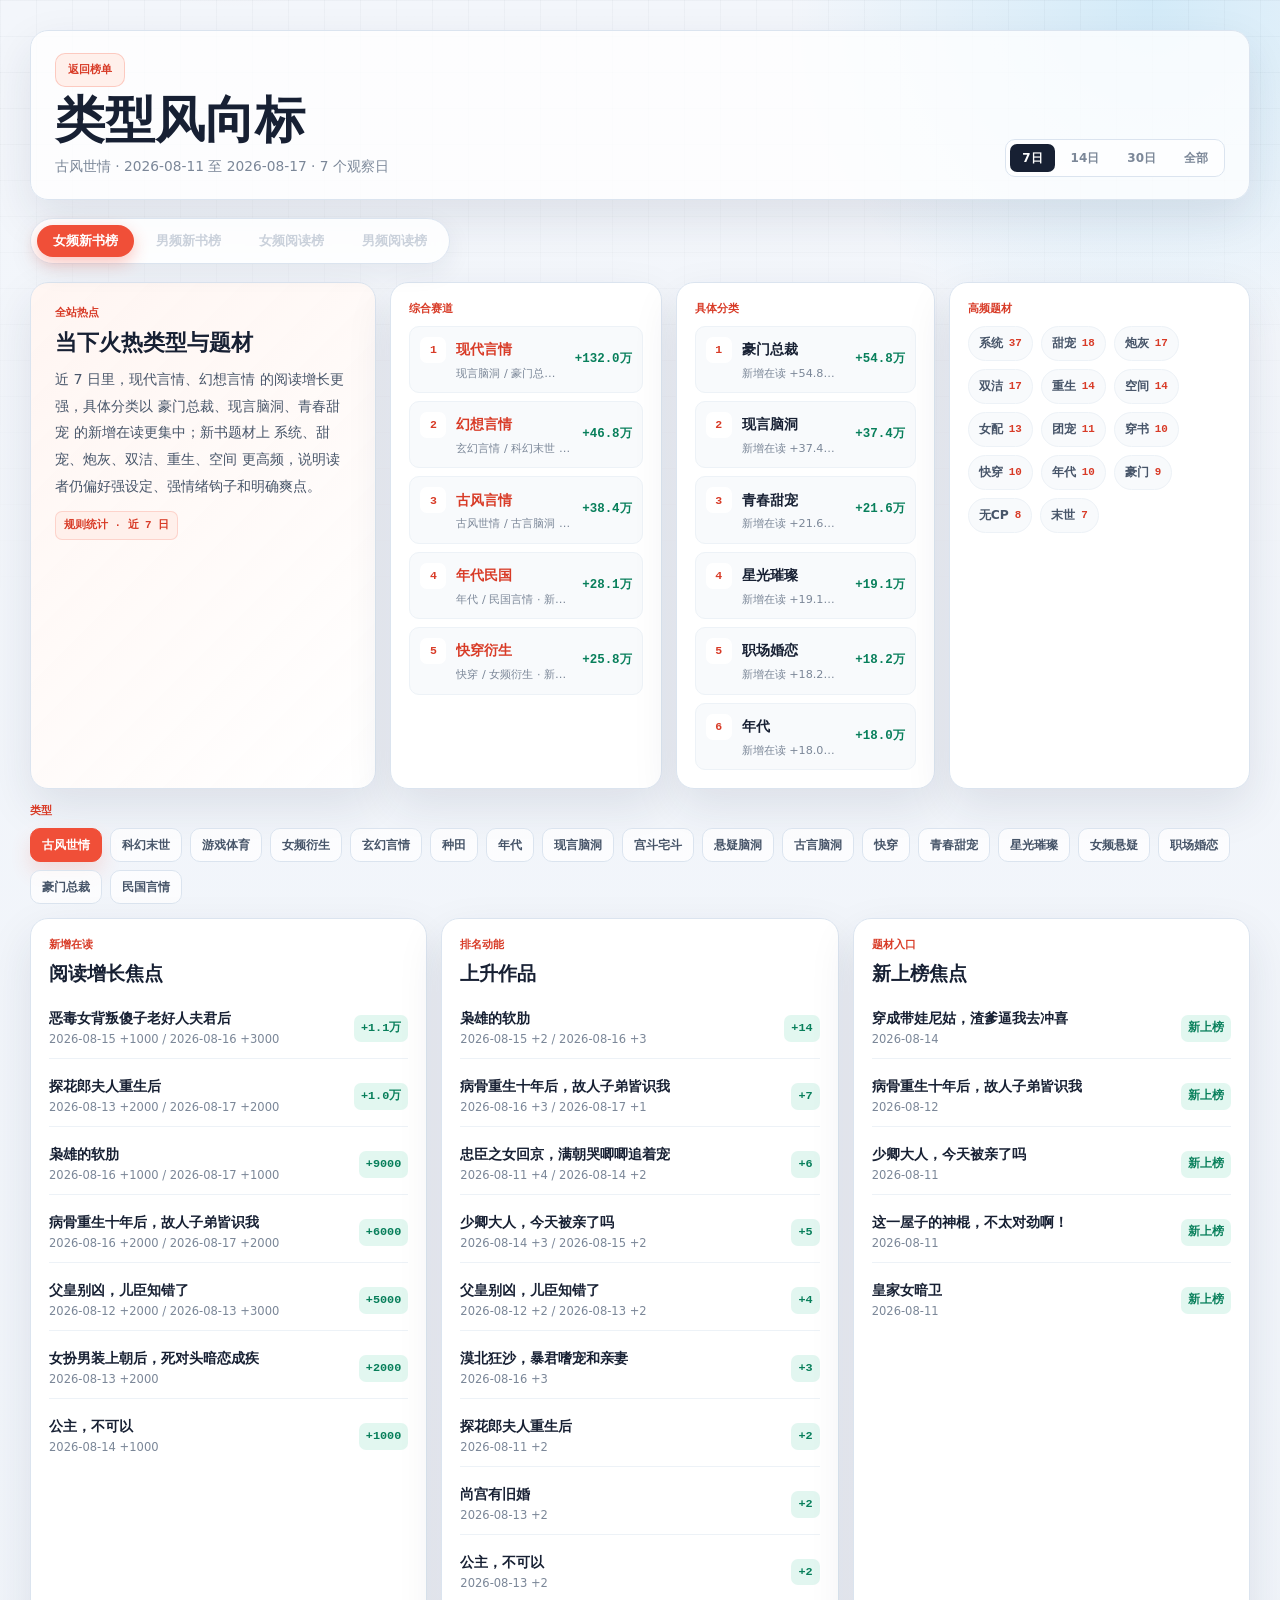
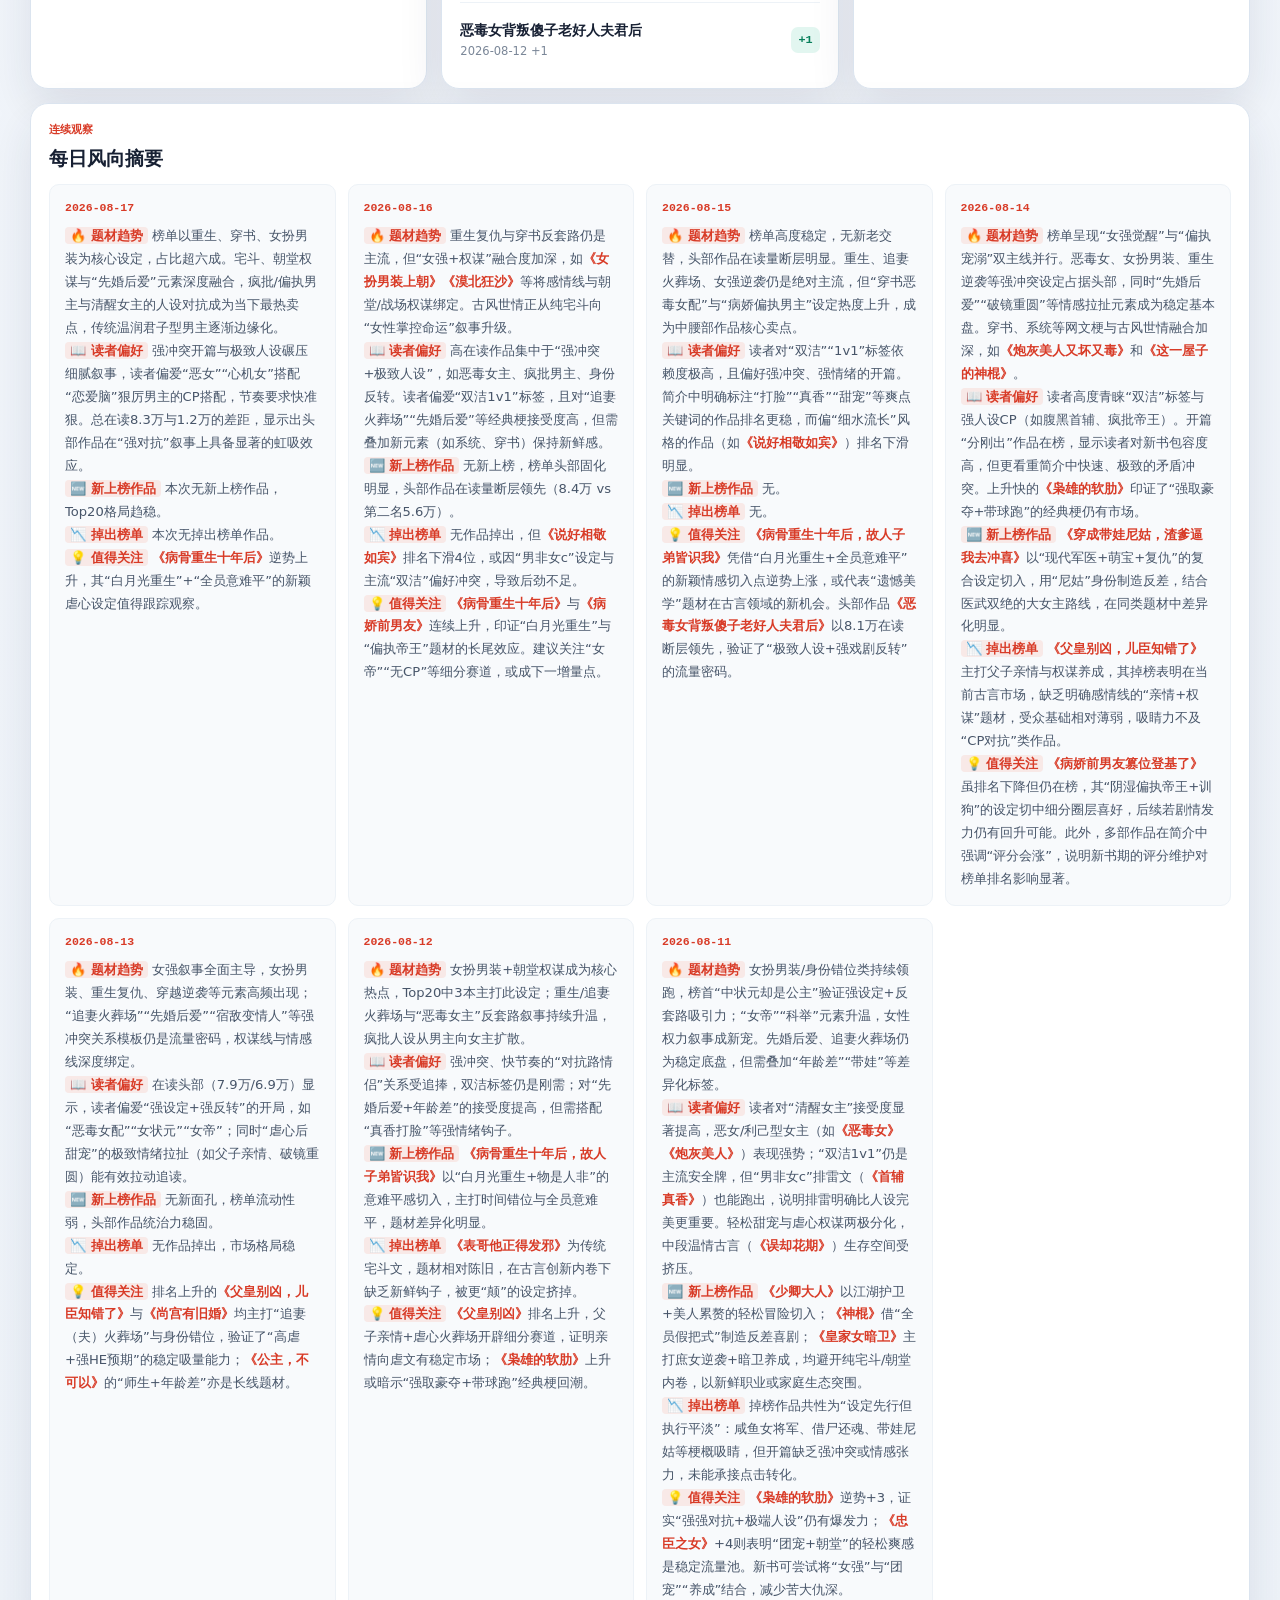
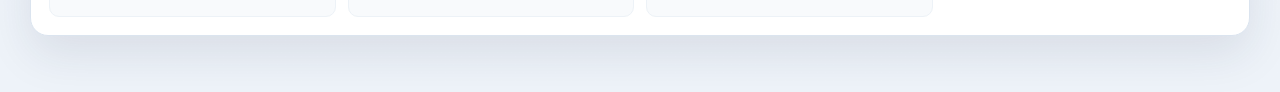
==== trend.html @ 39f4c44b "feat: 支持追踪四大榜单（女频/男频 × 新书榜/阅读榜） 从单一女频新书榜扩展为多榜单追踪，配置集中于 rank_config.py：  - 新增 rank_config.py 作为榜单配置单一" ====
<!DOCTYPE html>
<html lang="zh-CN">
<head>
    <meta charset="UTF-8">
    <meta name="viewport" content="width=device-width, initial-scale=1.0">
    <title>类型风向标 · 番茄小说榜单趋势分析</title>
    <link rel="stylesheet" href="css/style.css">
    <meta name="description" content="按类型聚合番茄小说四大榜单多日趋势，观察题材风向、上榜波动和阅读增长。">
</head>
<body class="trend-page">
    <div class="trend-shell">
        <header class="trend-topbar">
            <div>
                <a href="index.html" class="back-link">返回榜单</a>
                <h1>类型风向标</h1>
                <p id="trend-subtitle">加载中...</p>
            </div>
            <div class="trend-controls">
                <div class="trend-range" id="trend-range">
                    <button class="range-btn active" data-days="7">7日</button>
                    <button class="range-btn" data-days="14">14日</button>
                    <button class="range-btn" data-days="30">30日</button>
                    <button class="range-btn" data-days="all">全部</button>
                </div>
            </div>
        </header>

        <!-- 榜单切换 Tab -->
        <nav class="rank-tabs" id="rank-tabs" aria-label="榜单切换">
            <span class="loading-item">加载中...</span>
        </nav>

        <main>
            <section class="market-board">
                <article class="market-summary-card">
                    <span class="panel-kicker">全站热点</span>
                    <h2>当下火热类型与题材</h2>
                    <p id="market-summary">正在读取最新榜单和近期趋势。</p>
                    <small id="market-source" class="market-source">统计中</small>
                </article>
                <article class="market-card">
                    <span class="panel-kicker">综合赛道</span>
                    <div id="hot-genre-list" class="hot-list"></div>
                </article>
                <article class="market-card">
                    <span class="panel-kicker">具体分类</span>
                    <div id="hot-type-list" class="hot-list"></div>
                </article>
                <article class="market-card">
                    <span class="panel-kicker">高频题材</span>
                    <div id="hot-theme-list" class="theme-cloud"></div>
                </article>
            </section>

            <section class="type-filter-panel">
                <span class="panel-kicker">类型</span>
                <div id="trend-category-buttons" class="trend-category-buttons"></div>
            </section>

            <section class="trend-grid">
                <article class="trend-block">
                    <span class="panel-kicker">新增在读</span>
                    <h2>阅读增长焦点</h2>
                    <div id="reads-list" class="compact-list"></div>
                </article>

                <article class="trend-block">
                    <span class="panel-kicker">排名动能</span>
                    <h2>上升作品</h2>
                    <div id="risers-list" class="compact-list"></div>
                </article>

                <article class="trend-block">
                    <span class="panel-kicker">题材入口</span>
                    <h2>新上榜焦点</h2>
                    <div id="new-books-list" class="compact-list"></div>
                </article>

                <article class="trend-block trend-block-wide">
                    <span class="panel-kicker">连续观察</span>
                    <h2>每日风向摘要</h2>
                    <div id="summary-feed" class="summary-feed"></div>
                </article>
            </section>
        </main>
    </div>

    <script src="js/trend.js"></script>
</body>
</html>
---- css/style.css ----
/* ============================================================
   Fanqie Rank Tracker - Tomato Signal Dashboard
   Based on Open Design "dashboard": compact cards, cool surfaces,
   status-first information design. Adapted with Fanqie tomato red
   and readable Chinese data typography.
   ============================================================ */

:root {
    --bg: #f3f6fb;
    --bg-strong: #e8eef7;
    --surface: #ffffff;
    --surface-soft: #f8fafc;
    --surface-tint: #fff4f0;
    --surface-cool: #eef6ff;
    --panel: rgba(255, 255, 255, 0.86);
    --panel-solid: #ffffff;
    --border: #dbe4ef;
    --border-soft: #edf2f7;
    --border-strong: #c8d4e3;

    --text-primary: #172033;
    --text-secondary: #475569;
    --text-muted: #7b8798;
    --text-faint: #a8b3c3;

    --accent: #f04f38;
    --accent-strong: #d83b27;
    --accent-soft: rgba(240, 79, 56, 0.1);
    --accent-wash: #fff0eb;
    --accent-on: #ffffff;

    --info: #0ea5e9;
    --info-soft: rgba(14, 165, 233, 0.1);
    --green: #10b981;
    --green-soft: rgba(16, 185, 129, 0.12);
    --red: #ef4444;
    --red-soft: rgba(239, 68, 68, 0.1);
    --amber: #f59e0b;
    --amber-soft: rgba(245, 158, 11, 0.13);
    --purple: #7c3aed;

    --shadow-card: 0 18px 46px rgba(25, 39, 64, 0.1);
    --shadow-hover: 0 22px 54px rgba(25, 39, 64, 0.16);
    --ring: 0 0 0 4px rgba(240, 79, 56, 0.14);

    --radius-xl: 18px;
    --radius-lg: 14px;
    --radius-md: 10px;
    --radius-sm: 7px;
    --radius-pill: 999px;

    --sidebar-w: 282px;
    --font-display: Inter, "PingFang SC", "Microsoft YaHei", system-ui, sans-serif;
    --font-body: Inter, "PingFang SC", "Microsoft YaHei", system-ui, sans-serif;
    --font-mono: "IBM Plex Mono", "SFMono-Regular", Consolas, ui-monospace, monospace;
}

* {
    box-sizing: border-box;
    margin: 0;
    padding: 0;
}

html {
    color-scheme: light;
}

body {
    min-height: 100vh;
    background:
        radial-gradient(circle at top left, rgba(240, 79, 56, 0.12), transparent 360px),
        radial-gradient(circle at 85% 0, rgba(14, 165, 233, 0.12), transparent 320px),
        linear-gradient(180deg, var(--bg) 0%, #eef3f9 100%);
    color: var(--text-primary);
    font-family: var(--font-body);
    font-size: 15px;
    line-height: 1.55;
    overflow-x: hidden;
    -webkit-font-smoothing: antialiased;
    text-rendering: optimizeLegibility;
}

body::before {
    content: "";
    position: fixed;
    inset: 0;
    pointer-events: none;
    background-image:
        linear-gradient(rgba(23, 32, 51, 0.035) 1px, transparent 1px),
        linear-gradient(90deg, rgba(23, 32, 51, 0.035) 1px, transparent 1px);
    background-size: 36px 36px;
    mask-image: linear-gradient(180deg, rgba(0, 0, 0, 0.85), transparent 70%);
    z-index: -1;
}

button,
select,
input {
    font: inherit;
}

button,
a,
select {
    -webkit-tap-highlight-color: transparent;
}

button:focus-visible,
a:focus-visible,
select:focus-visible,
input:focus-visible {
    outline: none;
    box-shadow: var(--ring);
}

::selection {
    background: rgba(240, 79, 56, 0.2);
    color: var(--text-primary);
}

::-webkit-scrollbar {
    width: 10px;
    height: 10px;
}

::-webkit-scrollbar-track {
    background: transparent;
}

::-webkit-scrollbar-thumb {
    background: #cbd6e4;
    border: 3px solid transparent;
    border-radius: var(--radius-pill);
    background-clip: content-box;
}

::-webkit-scrollbar-thumb:hover {
    background: #aebbd0;
    border: 3px solid transparent;
    background-clip: content-box;
}

.app-container {
    display: flex;
    min-height: 100vh;
}

/* ===== Sidebar ===== */
.sidebar {
    width: var(--sidebar-w);
    flex-shrink: 0;
    position: sticky;
    top: 0;
    z-index: 100;
    height: 100vh;
    padding: 24px 14px;
    overflow-y: auto;
    background: rgba(255, 255, 255, 0.78);
    border-right: 1px solid var(--border);
    backdrop-filter: blur(18px);
    -webkit-backdrop-filter: blur(18px);
    transition: transform 0.22s cubic-bezier(0.2, 0, 0, 1);
}

.sidebar-header {
    margin-bottom: 22px;
    padding: 14px 12px 18px;
    border-bottom: 1px solid var(--border-soft);
}

.sidebar-header h1 {
    position: relative;
    padding-left: 18px;
    color: var(--text-primary);
    font-family: var(--font-display);
    font-size: 1.2rem;
    font-weight: 760;
    line-height: 1.2;
}

.sidebar-header h1::before {
    content: "";
    position: absolute;
    left: 0;
    top: 0.18em;
    width: 8px;
    height: 1.05em;
    border-radius: var(--radius-pill);
    background: linear-gradient(180deg, var(--accent), var(--info));
}

.sidebar-subtitle {
    margin-top: 7px;
    color: var(--text-secondary);
    font-size: 0.78rem;
    font-weight: 650;
}

.update-date {
    display: inline-flex;
    margin-top: 10px;
    padding: 5px 8px;
    border: 1px solid var(--border);
    border-radius: var(--radius-sm);
    background: var(--surface-soft);
    color: var(--text-muted);
    font-family: var(--font-mono);
    font-size: 0.68rem;
    font-weight: 650;
}

.category-nav ul {
    list-style: none;
}

.category-nav li {
    min-height: 38px;
    margin-bottom: 4px;
    padding: 9px 10px;
    border: 1px solid transparent;
    border-radius: var(--radius-md);
    color: var(--text-secondary);
    cursor: pointer;
    display: flex;
    align-items: center;
    justify-content: space-between;
    gap: 8px;
    font-size: 0.88rem;
    font-weight: 620;
    transition:
        background-color 0.18s ease,
        border-color 0.18s ease,
        color 0.18s ease,
        transform 0.18s ease;
}

.category-nav li:hover {
    background: var(--surface-soft);
    border-color: var(--border);
    color: var(--text-primary);
    transform: translateX(2px);
}

.category-nav li.active {
    background: var(--accent-wash);
    border-color: rgba(240, 79, 56, 0.22);
    color: var(--accent-strong);
}

.cat-badge {
    min-width: 28px;
    padding: 2px 7px;
    border-radius: var(--radius-pill);
    font-family: var(--font-mono);
    font-size: 0.68rem;
    font-weight: 760;
    text-align: center;
}

.cat-badge.new {
    background: var(--green-soft);
    color: #087f5b;
}

/* ===== Main Layout ===== */
.main-content {
    flex: 1;
    min-width: 0;
    padding: 28px 34px 48px;
}

.main-header {
    display: flex;
    align-items: flex-start;
    justify-content: space-between;
    gap: 20px;
    margin-bottom: 20px;
}

.header-left {
    flex-shrink: 0;
    min-width: 0;
}

.main-header h2 {
    color: var(--text-primary);
    font-family: var(--font-display);
    font-size: clamp(1.65rem, 2.4vw, 2.35rem);
    font-weight: 780;
    line-height: 1.08;
    letter-spacing: 0;
}

.main-header h2::after {
    content: "排名追踪 / 趋势信号";
    display: block;
    margin-top: 8px;
    color: var(--text-muted);
    font-family: var(--font-body);
    font-size: 0.78rem;
    font-weight: 650;
}

.header-right {
    display: flex;
    align-items: center;
    justify-content: flex-end;
    flex-wrap: wrap;
    gap: 10px;
}

.github-link-btn,
.trend-link-btn,
.preset-btn,
.date-picker-btn,
.date-nav-btn,
.mobile-menu-btn,
.range-btn,
.category-chip,
.back-link,
.source-link-btn,
.hot-type-row,
.book-copy-btn {
    transition:
        background-color 0.18s ease,
        border-color 0.18s ease,
        color 0.18s ease,
        box-shadow 0.18s ease,
        transform 0.18s ease;
}

.github-link-btn {
    min-height: 36px;
    padding: 8px 12px;
    border: 1px solid var(--border);
    border-radius: var(--radius-md);
    background: var(--surface);
    color: var(--text-primary);
    display: inline-flex;
    align-items: center;
    justify-content: center;
    gap: 7px;
    font-size: 0.78rem;
    font-weight: 760;
    text-decoration: none;
    white-space: nowrap;
}

.github-link-btn svg {
    width: 16px;
    height: 16px;
    fill: currentColor;
    flex: 0 0 auto;
}

.github-link-btn:hover {
    border-color: var(--text-primary);
    background: var(--text-primary);
    color: #ffffff;
    transform: translateY(-1px);
}

.trend-link-btn {
    min-height: 36px;
    padding: 8px 14px;
    border: 1px solid rgba(240, 79, 56, 0.24);
    border-radius: var(--radius-md);
    background: var(--accent);
    color: var(--accent-on);
    display: inline-flex;
    align-items: center;
    justify-content: center;
    font-size: 0.78rem;
    font-weight: 760;
    text-decoration: none;
    white-space: nowrap;
    box-shadow: 0 10px 20px rgba(240, 79, 56, 0.18);
}

.trend-link-btn:hover {
    background: var(--accent-strong);
    transform: translateY(-1px);
}

.date-presets,
.trend-range {
    display: inline-flex;
    gap: 4px;
    padding: 4px;
    border: 1px solid var(--border);
    border-radius: var(--radius-md);
    background: rgba(255, 255, 255, 0.7);
}

.preset-btn,
.range-btn {
    height: 28px;
    padding: 0 12px;
    border: 0;
    border-radius: var(--radius-sm);
    background: transparent;
    color: var(--text-muted);
    cursor: pointer;
    font-size: 0.75rem;
    font-weight: 720;
    white-space: nowrap;
}

.preset-btn:hover,
.range-btn:hover {
    background: var(--surface-soft);
    color: var(--text-primary);
}

.preset-btn.active,
.range-btn.active {
    background: var(--text-primary);
    color: #ffffff;
}

.date-picker-wrap {
    display: inline-flex;
    align-items: center;
    gap: 5px;
    position: relative;
}

.date-picker-btn {
    min-height: 36px;
    padding: 8px 12px;
    border: 1px solid var(--border);
    border-radius: var(--radius-md);
    background: var(--surface);
    color: var(--text-secondary);
    cursor: pointer;
    display: inline-flex;
    align-items: center;
    gap: 7px;
    font-family: var(--font-mono);
    font-size: 0.76rem;
    font-weight: 650;
    white-space: nowrap;
}

.date-picker-btn:hover {
    border-color: rgba(240, 79, 56, 0.28);
    color: var(--accent-strong);
}

.date-picker-btn .date-icon {
    color: var(--accent);
    font-size: 0.76rem;
}

.date-nav-btn {
    width: 34px;
    height: 34px;
    border: 1px solid var(--border);
    border-radius: var(--radius-md);
    background: var(--surface);
    color: var(--text-muted);
    cursor: pointer;
    display: inline-flex;
    align-items: center;
    justify-content: center;
    font-size: 0.68rem;
}

.date-nav-btn:hover:not(:disabled) {
    border-color: var(--accent);
    color: var(--accent-strong);
    transform: translateY(-1px);
}

.date-nav-btn:disabled {
    opacity: 0.42;
    cursor: not-allowed;
}

.date-picker-btn.is-historical {
    background: var(--accent-wash);
    border-color: rgba(240, 79, 56, 0.28);
    color: var(--accent-strong);
}

.date-input-hidden {
    position: absolute;
    top: 100%;
    right: 0;
    width: 0;
    height: 0;
    border: 0;
    opacity: 0;
    pointer-events: none;
}

.mobile-menu-btn {
    display: none;
    width: 38px;
    height: 38px;
    border: 1px solid var(--border);
    border-radius: var(--radius-md);
    background: var(--surface);
    color: var(--text-primary);
    cursor: pointer;
    font-size: 1rem;
}

.mobile-menu-btn:hover {
    border-color: var(--accent);
    color: var(--accent);
}

/* ===== Trend Panel ===== */
.trend-panel {
    display: grid;
    grid-template-columns: 1fr;
    margin-bottom: 20px;
}

.trend-ai {
    position: relative;
    min-height: 160px;
    padding: 22px 24px 24px;
    border: 1px solid rgba(240, 79, 56, 0.18);
    border-radius: var(--radius-xl);
    background:
        linear-gradient(135deg, rgba(255, 244, 240, 0.9), rgba(255, 255, 255, 0.96)),
        var(--surface);
    box-shadow: var(--shadow-card);
    overflow: hidden;
}

.trend-ai::before {
    content: "";
    position: absolute;
    inset: 0 auto 0 0;
    width: 5px;
    background: linear-gradient(180deg, var(--accent), var(--amber), var(--info));
}

.ai-label,
.panel-kicker,
.back-link {
    color: var(--accent-strong);
    font-family: var(--font-mono);
    font-size: 0.68rem;
    font-weight: 760;
    letter-spacing: 0;
    text-transform: uppercase;
}

.ai-label {
    margin-bottom: 12px;
}

.ai-content {
    color: var(--text-secondary);
    font-size: 0.92rem;
    line-height: 1.85;
    white-space: pre-wrap;
    user-select: text;
}

.ai-content strong,
.summary-item strong {
    padding: 1px 5px;
    border-radius: 4px;
    background: var(--accent-soft);
    color: var(--accent-strong);
    font-weight: 760;
}

.ai-content em {
    color: #087f5b;
    font-style: normal;
    font-weight: 720;
}

.ai-content .cursor {
    display: inline-block;
    width: 2px;
    height: 1.05em;
    margin-left: 2px;
    background: var(--accent);
    vertical-align: text-bottom;
    animation: blink 0.8s steps(1) infinite;
}

@keyframes blink {
    0%, 100% { opacity: 1; }
    50% { opacity: 0; }
}

.ai-loading,
.muted-line {
    color: var(--text-muted);
    font-size: 0.86rem;
}

/* ===== Book Grid ===== */
.books-waterfall {
    display: grid;
    grid-template-columns: repeat(auto-fill, minmax(292px, 1fr));
    gap: 16px;
    align-items: start;
}

.book-card {
    position: relative;
    display: grid;
    grid-template-columns: 98px minmax(0, 1fr);
    min-height: 188px;
    overflow: hidden;
    border: 1px solid var(--border);
    border-radius: var(--radius-xl);
    background: var(--surface);
    color: inherit;
    text-decoration: none;
    box-shadow: var(--shadow-card);
    user-select: text;
    -webkit-user-select: text;
    transition:
        border-color 0.2s ease,
        box-shadow 0.2s ease,
        transform 0.2s ease;
}

.book-card:hover {
    border-color: rgba(240, 79, 56, 0.3);
    box-shadow: var(--shadow-hover);
    transform: translateY(-3px);
}

.book-cover {
    min-height: 188px;
    background:
        linear-gradient(135deg, rgba(240, 79, 56, 0.18), rgba(14, 165, 233, 0.12)),
        var(--surface-cool);
    overflow: hidden;
    position: relative;
}

.book-cover img {
    width: 100%;
    height: 100%;
    min-height: 188px;
    object-fit: cover;
    display: block;
    transition: transform 0.5s ease;
}

.book-card:hover .book-cover img {
    transform: scale(1.04);
}

.no-cover {
    height: 100%;
    min-height: 188px;
    padding: 12px;
    color: var(--text-muted);
    display: flex;
    align-items: center;
    justify-content: center;
    font-size: 0.78rem;
    text-align: center;
}

.book-info {
    min-width: 0;
    padding: 14px 14px 13px;
    display: flex;
    flex-direction: column;
    gap: 8px;
}

.book-title {
    color: var(--text-primary);
    display: -webkit-box;
    overflow: hidden;
    font-family: var(--font-display);
    font-size: 0.98rem;
    font-weight: 760;
    letter-spacing: 0;
    line-height: 1.45;
    -webkit-box-orient: vertical;
    -webkit-line-clamp: 2;
}

.book-meta {
    display: flex;
    align-items: center;
    justify-content: space-between;
    gap: 8px;
    color: var(--text-muted);
    font-size: 0.75rem;
}

.book-author {
    min-width: 0;
    overflow: hidden;
    color: var(--text-secondary);
    font-weight: 650;
    text-overflow: ellipsis;
    white-space: nowrap;
}

.book-reads {
    flex-shrink: 0;
    padding: 3px 7px;
    border: 1px solid rgba(240, 79, 56, 0.18);
    border-radius: var(--radius-pill);
    background: var(--accent-wash);
    color: var(--accent-strong);
    font-family: var(--font-mono);
    font-size: 0.68rem;
    font-weight: 700;
}

.book-intro {
    color: var(--text-muted);
    display: -webkit-box;
    overflow: hidden;
    font-size: 0.78rem;
    line-height: 1.65;
    -webkit-box-orient: vertical;
    -webkit-line-clamp: 3;
}

.book-rank {
    position: absolute;
    left: 10px;
    top: 10px;
    z-index: 10;
    min-width: 32px;
    padding: 4px 8px;
    border: 1px solid rgba(255, 255, 255, 0.42);
    border-radius: var(--radius-md);
    background: rgba(23, 32, 51, 0.78);
    color: #ffffff;
    font-family: var(--font-mono);
    font-size: 0.76rem;
    font-weight: 800;
    text-align: center;
    backdrop-filter: blur(10px);
    -webkit-backdrop-filter: blur(10px);
}

.rank-1 {
    background: linear-gradient(135deg, #ff6a3d, #f59e0b);
    border-color: transparent;
}

.rank-2 {
    background: linear-gradient(135deg, #64748b, #94a3b8);
    border-color: transparent;
}

.rank-3 {
    background: linear-gradient(135deg, #9a6b3d, #d19b61);
    border-color: transparent;
}

.book-change {
    position: absolute;
    right: 10px;
    top: 10px;
    z-index: 10;
    padding: 4px 8px;
    border-radius: var(--radius-md);
    background: rgba(255, 255, 255, 0.86);
    border: 1px solid var(--border);
    font-family: var(--font-mono);
    font-size: 0.68rem;
    font-weight: 800;
    backdrop-filter: blur(10px);
    -webkit-backdrop-filter: blur(10px);
}

.book-change.up {
    color: #087f5b;
}

.book-change.down {
    color: #b91c1c;
}

.book-change.new {
    color: #9a5b00;
}

.book-copy-btn {
    width: max-content;
    max-width: 100%;
    margin-top: auto;
    padding: 6px 10px;
    border: 1px solid var(--border);
    border-radius: var(--radius-md);
    background: var(--surface-soft);
    color: var(--text-secondary);
    cursor: pointer;
    font-size: 0.74rem;
    font-weight: 720;
    white-space: nowrap;
}

.book-copy-btn:hover {
    border-color: rgba(240, 79, 56, 0.28);
    background: var(--accent-wash);
    color: var(--accent-strong);
    transform: translateY(-1px);
}

.book-copy-btn.copied {
    border-color: rgba(16, 185, 129, 0.24);
    background: var(--green-soft);
    color: #087f5b;
}

.empty-state {
    grid-column: 1 / -1;
    padding: 56px 20px;
    border: 1px dashed var(--border-strong);
    border-radius: var(--radius-xl);
    background: rgba(255, 255, 255, 0.72);
    color: var(--text-secondary);
    text-align: center;
}

.empty-state p {
    margin-bottom: 6px;
    font-size: 1rem;
    font-weight: 720;
}

.empty-state .empty-hint {
    color: var(--text-muted);
    font-size: 0.84rem;
    font-weight: 500;
}

/* ===== Book Detail Page ===== */
.book-page {
    min-height: 100vh;
}

.book-shell {
    width: min(1120px, calc(100% - 48px));
    margin: 0 auto;
    padding: 28px 0 56px;
}

.book-topbar {
    margin-bottom: 16px;
    display: flex;
    align-items: center;
    justify-content: space-between;
    gap: 12px;
}

.book-detail-page {
    display: grid;
    gap: 16px;
}

.book-loading,
.book-empty-state {
    padding: 42px 24px;
    border: 1px solid var(--border);
    border-radius: var(--radius-xl);
    background: var(--panel-solid);
    color: var(--text-secondary);
    box-shadow: var(--shadow-card);
    text-align: center;
}

.book-empty-state p {
    margin-bottom: 14px;
    font-weight: 720;
}

.book-detail-hero {
    padding: 22px;
    border: 1px solid var(--border);
    border-radius: var(--radius-xl);
    background:
        linear-gradient(135deg, rgba(255, 244, 240, 0.88), rgba(255, 255, 255, 0.95)),
        var(--surface);
    box-shadow: var(--shadow-card);
    display: grid;
    grid-template-columns: 180px minmax(0, 1fr);
    gap: 22px;
}

.detail-cover {
    min-height: 256px;
    overflow: hidden;
    border-radius: var(--radius-lg);
    background:
        linear-gradient(135deg, rgba(240, 79, 56, 0.18), rgba(14, 165, 233, 0.12)),
        var(--surface-cool);
}

.detail-cover img {
    width: 100%;
    height: 100%;
    min-height: 256px;
    object-fit: cover;
    display: block;
}

.detail-main {
    min-width: 0;
    display: flex;
    flex-direction: column;
    align-items: flex-start;
}

.detail-main h1 {
    margin-bottom: 8px;
    color: var(--text-primary);
    font-family: var(--font-display);
    font-size: clamp(1.7rem, 3vw, 2.6rem);
    font-weight: 800;
    line-height: 1.12;
}

.detail-author {
    color: var(--text-secondary);
    font-size: 0.9rem;
    font-weight: 650;
}

.detail-stats {
    width: 100%;
    margin: 18px 0;
    display: grid;
    grid-template-columns: repeat(3, minmax(0, 1fr));
    gap: 10px;
}

.detail-stats span {
    min-width: 0;
    padding: 12px;
    border: 1px solid var(--border-soft);
    border-radius: var(--radius-md);
    background: rgba(255, 255, 255, 0.7);
}

.detail-stats strong,
.detail-stats small {
    display: block;
}

.detail-stats strong {
    color: var(--accent-strong);
    font-family: var(--font-mono);
    font-size: 1rem;
    font-weight: 800;
}

.detail-stats small {
    margin-top: 4px;
    color: var(--text-muted);
    font-size: 0.72rem;
    font-weight: 700;
}

.detail-intro {
    color: var(--text-secondary);
    font-size: 0.92rem;
    line-height: 1.9;
}

.source-link-btn {
    min-height: 38px;
    padding: 9px 14px;
    border: 1px solid rgba(240, 79, 56, 0.24);
    border-radius: var(--radius-md);
    background: var(--accent);
    color: var(--accent-on);
    display: inline-flex;
    align-items: center;
    justify-content: center;
    font-size: 0.82rem;
    font-weight: 760;
    text-decoration: none;
    white-space: nowrap;
    box-shadow: 0 10px 20px rgba(240, 79, 56, 0.18);
}

.detail-actions {
    margin-top: 18px;
    display: flex;
    flex-wrap: wrap;
    gap: 10px;
}

.detail-actions .book-copy-btn {
    min-height: 38px;
    margin-top: 0;
}

.source-link-btn:hover {
    background: var(--accent-strong);
    transform: translateY(-1px);
}

.book-detail-grid {
    display: grid;
    grid-template-columns: minmax(0, 1.4fr) minmax(280px, 0.8fr);
    gap: 16px;
}

.detail-panel {
    padding: 18px;
    border: 1px solid var(--border);
    border-radius: var(--radius-xl);
    background: var(--panel-solid);
    box-shadow: var(--shadow-card);
}

.detail-panel h2 {
    margin-bottom: 14px;
    color: var(--text-primary);
    font-size: 1.18rem;
    font-weight: 760;
}

.reads-chart-wrap {
    width: 100%;
    overflow-x: auto;
}

.reads-chart-frame {
    position: relative;
    min-width: 620px;
}

.reads-chart {
    display: block;
    width: 100%;
    height: auto;
}

.chart-grid {
    stroke: rgba(219, 228, 239, 0.72);
    stroke-width: 1;
}

.chart-axis-base {
    stroke: var(--border-strong);
    stroke-width: 1;
}

.chart-axis-label,
.chart-date-label {
    fill: var(--text-muted);
    font-family: var(--font-mono);
    font-size: 0.68rem;
    font-weight: 650;
}

.reads-line {
    fill: none;
    stroke: var(--accent);
    stroke-width: 2.4;
    stroke-linecap: round;
    stroke-linejoin: round;
}

.chart-hover-line {
    opacity: 0;
    stroke: var(--border-strong);
    stroke-dasharray: 4 4;
    stroke-width: 1;
}

.chart-hover-line.show {
    opacity: 1;
}

.reads-hover-point {
    opacity: 0;
    fill: var(--accent);
    stroke: #ffffff;
    stroke-width: 2.4;
}

.reads-hover-point.show {
    opacity: 1;
}

.chart-hit-area {
    fill: transparent;
    cursor: crosshair;
    pointer-events: all;
}

.reads-tooltip {
    position: absolute;
    z-index: 5;
    min-width: 178px;
    padding: 14px 16px;
    border: 1px solid var(--border-soft);
    border-radius: var(--radius-sm);
    background: var(--surface);
    box-shadow: var(--shadow-card);
    color: var(--text-secondary);
    pointer-events: none;
}

.reads-tooltip time {
    display: block;
    margin-bottom: 10px;
    padding-bottom: 10px;
    border-bottom: 1px solid var(--border-soft);
    color: var(--text-muted);
    font-family: var(--font-mono);
    font-size: 0.74rem;
    font-weight: 650;
}

.reads-tooltip div {
    display: grid;
    grid-template-columns: auto 1fr auto;
    align-items: center;
    gap: 8px;
    font-size: 0.8rem;
}

.reads-tooltip i {
    width: 7px;
    height: 7px;
    border-radius: var(--radius-pill);
    background: var(--accent);
}

.reads-tooltip strong {
    color: var(--text-primary);
    font-family: var(--font-mono);
    font-size: 0.78rem;
    font-weight: 800;
}

.book-history-list {
    display: flex;
    flex-direction: column;
}

.book-history-row {
    padding: 10px 0;
    border-bottom: 1px solid var(--border-soft);
    display: grid;
    grid-template-columns: minmax(76px, auto) minmax(0, 1fr) auto;
    align-items: center;
    gap: 10px;
}

.book-history-row:last-child {
    border-bottom: 0;
}

.book-history-row time {
    color: var(--accent-strong);
    font-family: var(--font-mono);
    font-size: 0.72rem;
    font-weight: 760;
}

.book-history-row strong {
    min-width: 0;
    overflow: hidden;
    color: var(--text-primary);
    font-size: 0.82rem;
    font-weight: 720;
    text-overflow: ellipsis;
    white-space: nowrap;
}

.book-history-row span {
    color: #087f5b;
    font-family: var(--font-mono);
    font-size: 0.74rem;
    font-weight: 800;
}

.copy-toast {
    position: fixed;
    left: 50%;
    bottom: 28px;
    z-index: 9999;
    padding: 10px 18px;
    border: 1px solid rgba(16, 185, 129, 0.22);
    border-radius: var(--radius-pill);
    background: rgba(255, 255, 255, 0.92);
    box-shadow: var(--shadow-card);
    color: #087f5b;
    font-size: 0.8rem;
    font-weight: 720;
    opacity: 0;
    pointer-events: none;
    transform: translateX(-50%) translateY(16px);
    transition: all 0.22s ease;
}

.copy-toast.show {
    opacity: 1;
    transform: translateX(-50%) translateY(0);
}

/* ===== Trend Analysis Page ===== */
.trend-page {
    background:
        radial-gradient(circle at 18% -10%, rgba(240, 79, 56, 0.14), transparent 340px),
        radial-gradient(circle at 90% 0, rgba(14, 165, 233, 0.14), transparent 360px),
        linear-gradient(180deg, #f3f6fb 0%, #eef3f9 100%);
}

.trend-shell {
    width: min(1220px, calc(100% - 48px));
    margin: 0 auto;
    padding: 30px 0 56px;
}

.trend-topbar {
    margin-bottom: 18px;
    padding: 22px 24px;
    border: 1px solid var(--border);
    border-radius: var(--radius-xl);
    background: rgba(255, 255, 255, 0.78);
    box-shadow: var(--shadow-card);
    display: flex;
    align-items: flex-end;
    justify-content: space-between;
    gap: 22px;
}

.back-link {
    display: inline-flex;
    align-items: center;
    justify-content: center;
    margin-bottom: 8px;
    min-height: 34px;
    padding: 7px 12px;
    border: 1px solid rgba(240, 79, 56, 0.24);
    border-radius: var(--radius-md);
    background: var(--accent-wash);
    color: var(--accent-strong);
    text-decoration: none;
    font-family: var(--font-body);
    text-transform: none;
}

.back-link:hover {
    background: var(--accent);
    color: var(--accent-on);
    transform: translateY(-1px);
}

.trend-topbar h1 {
    color: var(--text-primary);
    font-family: var(--font-display);
    font-size: clamp(2rem, 4vw, 3.1rem);
    font-weight: 780;
    line-height: 1.02;
}

.trend-topbar p {
    margin-top: 10px;
    color: var(--text-muted);
    font-size: 0.86rem;
}

.trend-controls {
    display: flex;
    align-items: center;
    justify-content: flex-end;
    flex-wrap: wrap;
    gap: 10px;
}

.market-board,
.trend-grid {
    display: grid;
    gap: 14px;
}

.market-board {
    grid-template-columns: minmax(320px, 1.15fr) minmax(230px, 0.9fr) minmax(220px, 0.86fr) minmax(260px, 1fr);
    margin-bottom: 14px;
}

.type-filter-panel {
    margin-bottom: 14px;
}

.trend-category-buttons {
    display: flex;
    flex-wrap: wrap;
    gap: 8px;
}

.category-chip {
    min-height: 34px;
    padding: 7px 11px;
    border: 1px solid var(--border);
    border-radius: var(--radius-md);
    background: rgba(255, 255, 255, 0.72);
    color: var(--text-secondary);
    cursor: pointer;
    font-size: 0.78rem;
    font-weight: 720;
    line-height: 1;
    white-space: nowrap;
}

.category-chip:hover {
    border-color: rgba(240, 79, 56, 0.28);
    background: var(--accent-wash);
    color: var(--accent-strong);
    transform: translateY(-1px);
}

.category-chip.active {
    border-color: var(--accent);
    background: var(--accent);
    color: var(--accent-on);
    box-shadow: 0 10px 20px rgba(240, 79, 56, 0.16);
}

.trend-grid {
    grid-template-columns: repeat(3, minmax(0, 1fr));
}

.market-summary-card,
.market-card,
.trend-block {
    border: 1px solid var(--border);
    border-radius: var(--radius-xl);
    background: var(--panel-solid);
    box-shadow: var(--shadow-card);
}

.market-summary-card {
    padding: 22px 24px;
    background:
        linear-gradient(135deg, rgba(255, 244, 240, 0.88), rgba(255, 255, 255, 0.95)),
        var(--surface);
}

.market-summary-card h2 {
    margin-bottom: 10px;
    color: var(--text-primary);
    font-size: 1.35rem;
    font-weight: 760;
    line-height: 1.22;
}

.market-summary-card p {
    color: var(--text-secondary);
    font-size: 0.9rem;
    line-height: 1.85;
}

.market-source {
    display: inline-flex;
    margin-top: 12px;
    padding: 5px 8px;
    border: 1px solid rgba(240, 79, 56, 0.18);
    border-radius: var(--radius-sm);
    background: var(--accent-wash);
    color: var(--accent-strong);
    font-family: var(--font-mono);
    font-size: 0.68rem;
    font-weight: 760;
}

.market-card,
.trend-block {
    padding: 18px;
}

.panel-kicker {
    display: block;
    margin-bottom: 8px;
}

.hot-list,
.compact-list {
    display: flex;
    flex-direction: column;
    gap: 8px;
}

.hot-type-row {
    width: 100%;
    padding: 10px;
    border: 1px solid var(--border-soft);
    border-radius: var(--radius-md);
    background: var(--surface-soft);
    color: inherit;
    cursor: pointer;
    display: grid;
    grid-template-columns: 26px minmax(0, 1fr) auto;
    align-items: center;
    column-gap: 10px;
    row-gap: 2px;
    text-align: left;
}

.hot-type-row:not(.hot-type-row-static):hover {
    border-color: rgba(240, 79, 56, 0.24);
    background: var(--accent-wash);
    transform: translateY(-1px);
}

.hot-type-row-static {
    cursor: default;
}

.hot-type-row span {
    width: 26px;
    height: 26px;
    border-radius: var(--radius-sm);
    background: var(--surface);
    color: var(--accent-strong);
    display: inline-flex;
    align-items: center;
    justify-content: center;
    font-family: var(--font-mono);
    font-size: 0.72rem;
    font-weight: 800;
}

.hot-type-row strong {
    min-width: 0;
    overflow: hidden;
    color: var(--text-primary);
    font-size: 0.88rem;
    font-weight: 760;
    text-overflow: ellipsis;
    white-space: nowrap;
}

.hot-type-row small {
    grid-column: 2 / 3;
    min-width: 0;
    overflow: hidden;
    color: var(--text-muted);
    font-size: 0.7rem;
    text-overflow: ellipsis;
    white-space: nowrap;
}

.hot-type-row em {
    grid-column: 3 / 4;
    grid-row: 1 / 3;
    color: #087f5b;
    font-family: var(--font-mono);
    font-size: 0.78rem;
    font-style: normal;
    font-weight: 800;
}

.genre-row strong {
    color: var(--accent-strong);
}

.theme-cloud {
    display: flex;
    align-content: flex-start;
    flex-wrap: wrap;
    gap: 8px;
}

.theme-chip {
    padding: 7px 10px;
    border: 1px solid var(--border-soft);
    border-radius: var(--radius-pill);
    background: var(--surface-soft);
    color: var(--text-secondary);
    display: inline-flex;
    align-items: center;
    gap: 6px;
    font-size: 0.77rem;
    font-weight: 720;
}

.theme-chip small {
    color: var(--accent-strong);
    font-family: var(--font-mono);
    font-size: 0.68rem;
}

.trend-block {
    min-height: 250px;
}

.trend-block-wide {
    grid-column: 1 / -1;
}

.trend-block h2 {
    margin-bottom: 14px;
    color: var(--text-primary);
    font-size: 1.18rem;
    font-weight: 760;
    line-height: 1.25;
}

.compact-row {
    padding: 9px 0;
    border-bottom: 1px solid var(--border-soft);
    display: flex;
    align-items: center;
    justify-content: space-between;
    gap: 12px;
}

.compact-row-link {
    color: inherit;
    text-decoration: none;
}

.compact-row-link:hover strong {
    color: var(--accent-strong);
}

.compact-row:last-child {
    border-bottom: 0;
}

.compact-row strong {
    color: var(--text-primary);
    display: -webkit-box;
    overflow: hidden;
    font-size: 0.88rem;
    font-weight: 720;
    line-height: 1.5;
    -webkit-box-orient: vertical;
    -webkit-line-clamp: 2;
}

.compact-row small {
    display: block;
    margin-top: 2px;
    color: var(--text-muted);
    font-size: 0.72rem;
}

.compact-row span {
    flex-shrink: 0;
    padding: 4px 7px;
    border-radius: var(--radius-sm);
    background: var(--green-soft);
    color: #087f5b;
    font-family: var(--font-mono);
    font-size: 0.74rem;
    font-weight: 800;
}

.summary-feed {
    display: grid;
    grid-template-columns: repeat(auto-fit, minmax(260px, 1fr));
    gap: 12px;
}

.summary-item {
    padding: 14px 15px;
    border: 1px solid var(--border-soft);
    border-radius: var(--radius-md);
    background: var(--surface-soft);
}

.summary-item time {
    display: block;
    margin-bottom: 8px;
    color: var(--accent-strong);
    font-family: var(--font-mono);
    font-size: 0.72rem;
    font-weight: 760;
}

.summary-item div {
    color: var(--text-secondary);
    font-size: 0.82rem;
    line-height: 1.75;
}

.book-mark {
    color: var(--accent-strong);
    font-weight: 760;
}

/* ===== Rank switch tabs ===== */
.rank-tabs {
    display: flex;
    align-items: center;
    flex-wrap: wrap;
    gap: 6px;
    padding: 6px;
    border: 1px solid var(--border);
    border-radius: var(--radius-pill);
    background: var(--panel);
    backdrop-filter: blur(8px);
    -webkit-backdrop-filter: blur(8px);
    box-shadow: 0 8px 26px rgba(25, 39, 64, 0.07);
    width: fit-content;
    max-width: 100%;
    margin-bottom: 18px;
}

.rank-tab {
    height: 32px;
    padding: 0 16px;
    border: 0;
    border-radius: var(--radius-pill);
    background: transparent;
    color: var(--text-secondary);
    cursor: pointer;
    font-size: 0.8rem;
    font-weight: 720;
    white-space: nowrap;
    transition:
        background-color 0.18s ease,
        color 0.18s ease,
        box-shadow 0.18s ease;
}

.rank-tab:hover:not(.disabled):not(.active) {
    background: var(--surface-soft);
    color: var(--text-primary);
}

.rank-tab.active {
    background: var(--accent);
    color: var(--accent-on);
    box-shadow: 0 6px 16px rgba(240, 79, 56, 0.32);
}

.rank-tab.disabled {
    color: var(--text-faint);
    cursor: not-allowed;
    opacity: 0.6;
}

.rank-tabs .loading-item {
    padding: 0 14px;
    color: var(--text-muted);
    font-size: 0.78rem;
    font-weight: 640;
}

.detail-ranks {
    display: flex;
    flex-wrap: wrap;
    gap: 6px;
    margin: 10px 0 4px;
}

.detail-rank-badge {
    padding: 3px 10px;
    border: 1px solid var(--border);
    border-radius: var(--radius-pill);
    background: var(--surface-soft);
    color: var(--text-secondary);
    font-size: 0.72rem;
    font-weight: 700;
}

.detail-rank-badge.primary {
    border-color: rgba(240, 79, 56, 0.36);
    background: var(--accent-soft);
    color: var(--accent-strong);
}

/* ===== Responsive ===== */
@media (max-width: 1180px) {
    .trend-panel,
    .market-board {
        grid-template-columns: 1fr;
    }

    .trend-grid {
        grid-template-columns: repeat(2, minmax(0, 1fr));
    }
}

@media (max-width: 860px) {
    .sidebar {
        position: fixed;
        left: 0;
        top: 0;
        z-index: 1000;
        width: min(86vw, 300px);
        box-shadow: 18px 0 48px rgba(25, 39, 64, 0.24);
        transform: translateX(-100%);
    }

    .sidebar.open {
        transform: translateX(0);
    }

    .sidebar-overlay {
        position: fixed;
        inset: 0;
        z-index: 999;
        display: none;
        background: rgba(23, 32, 51, 0.34);
        backdrop-filter: blur(3px);
        -webkit-backdrop-filter: blur(3px);
    }

    .sidebar-overlay.show {
        display: block;
    }

    .mobile-menu-btn {
        display: inline-flex;
        align-items: center;
        justify-content: center;
    }

    .main-content {
        padding: 18px 14px 36px;
    }

    .main-header {
        display: grid;
        grid-template-columns: 38px minmax(0, 1fr);
        align-items: flex-start;
        column-gap: 10px;
        row-gap: 12px;
    }

    .trend-topbar {
        align-items: flex-start;
        flex-direction: column;
    }

    .mobile-menu-btn {
        grid-column: 1;
        grid-row: 1;
        margin-top: 2px;
    }

    .header-left {
        grid-column: 2;
        grid-row: 1;
    }

    .header-right {
        grid-column: 1 / -1;
    }

    .header-right,
    .trend-controls {
        width: 100%;
        justify-content: flex-start;
    }

    .books-waterfall,
    .book-detail-grid,
    .trend-grid {
        grid-template-columns: 1fr;
    }

    .trend-shell {
        width: min(100% - 28px, 1220px);
        padding-top: 18px;
    }

    .book-shell {
        width: min(100% - 28px, 1120px);
        padding-top: 18px;
    }

}

@media (max-width: 560px) {
    body::before {
        background-size: 28px 28px;
    }

    .main-header h2 {
        font-size: 1.46rem;
    }

    .header-right {
        gap: 8px;
    }

    .github-link-btn,
    .trend-link-btn,
    .date-picker-btn {
        min-height: 34px;
    }

    .date-presets,
    .date-picker-wrap,
    .trend-range {
        width: 100%;
        min-width: 0;
    }

    .date-presets .preset-btn,
    .trend-range .range-btn {
        flex: 1;
        min-width: 0;
        padding-inline: 6px;
    }

    .date-picker-btn {
        flex: 1;
        justify-content: center;
    }

    .trend-range {
        grid-column: 1 / -1;
        display: grid;
        grid-template-columns: repeat(4, minmax(0, 1fr));
    }

    .trend-shell {
        width: 100%;
        padding-inline: 14px;
    }

    .book-shell {
        width: 100%;
        padding-inline: 14px;
    }

    .book-detail-hero {
        grid-template-columns: 1fr;
        padding: 16px;
    }

    .detail-cover {
        width: min(180px, 100%);
        min-height: 252px;
    }

    .detail-stats {
        grid-template-columns: 1fr;
    }

    .reads-chart-frame {
        min-width: 560px;
    }

    .book-history-row {
        grid-template-columns: 1fr auto;
    }

    .book-history-row time {
        grid-column: 1 / -1;
    }

    .trend-topbar,
    .market-board,
    .trend-grid {
        width: 100%;
        max-width: 100%;
    }

    .market-summary-card,
    .market-card,
    .trend-block {
        min-width: 0;
    }

    .book-card {
        grid-template-columns: 84px minmax(0, 1fr);
        min-height: 170px;
    }

    .book-cover,
    .book-cover img,
    .no-cover {
        min-height: 170px;
    }

    .book-info {
        padding: 12px;
    }

    .book-intro {
        -webkit-line-clamp: 2;
    }

    .trend-ai,
    .trend-topbar,
    .market-summary-card,
    .market-card,
    .trend-block {
        border-radius: var(--radius-lg);
    }
}
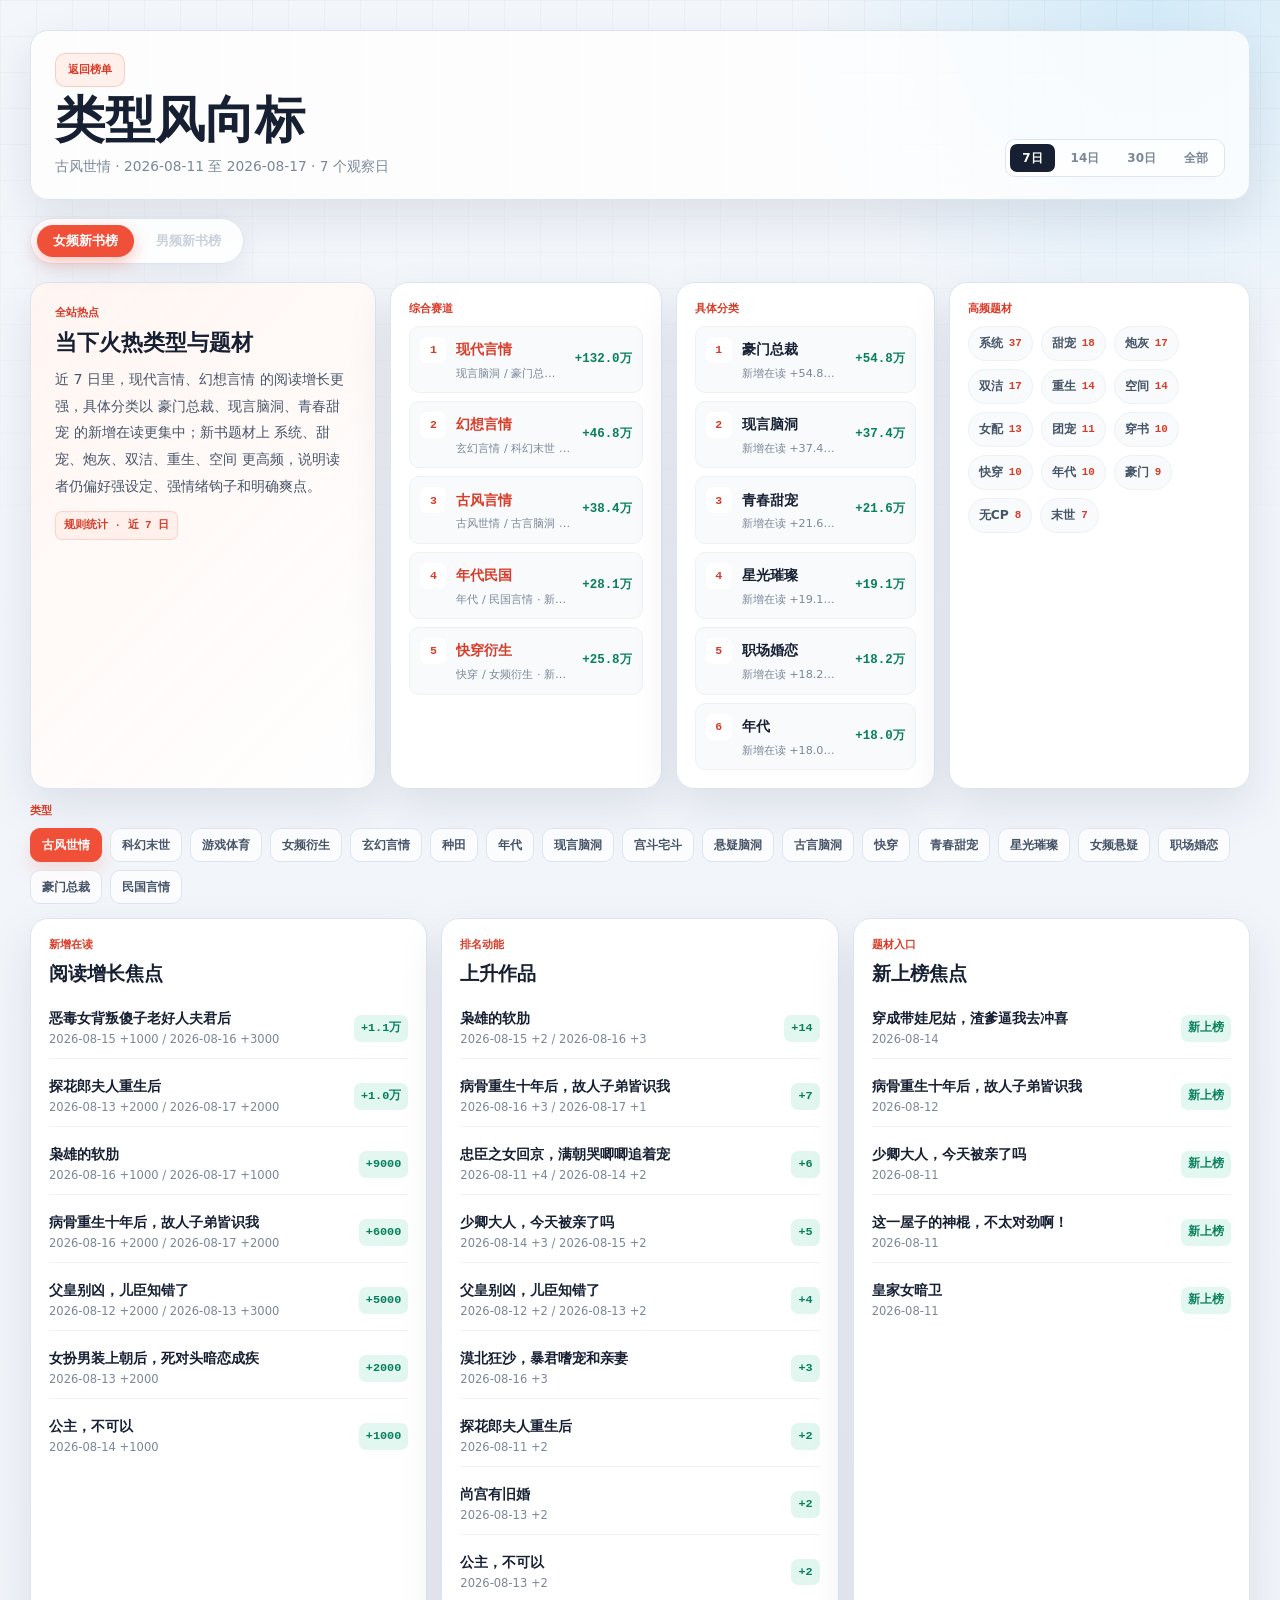
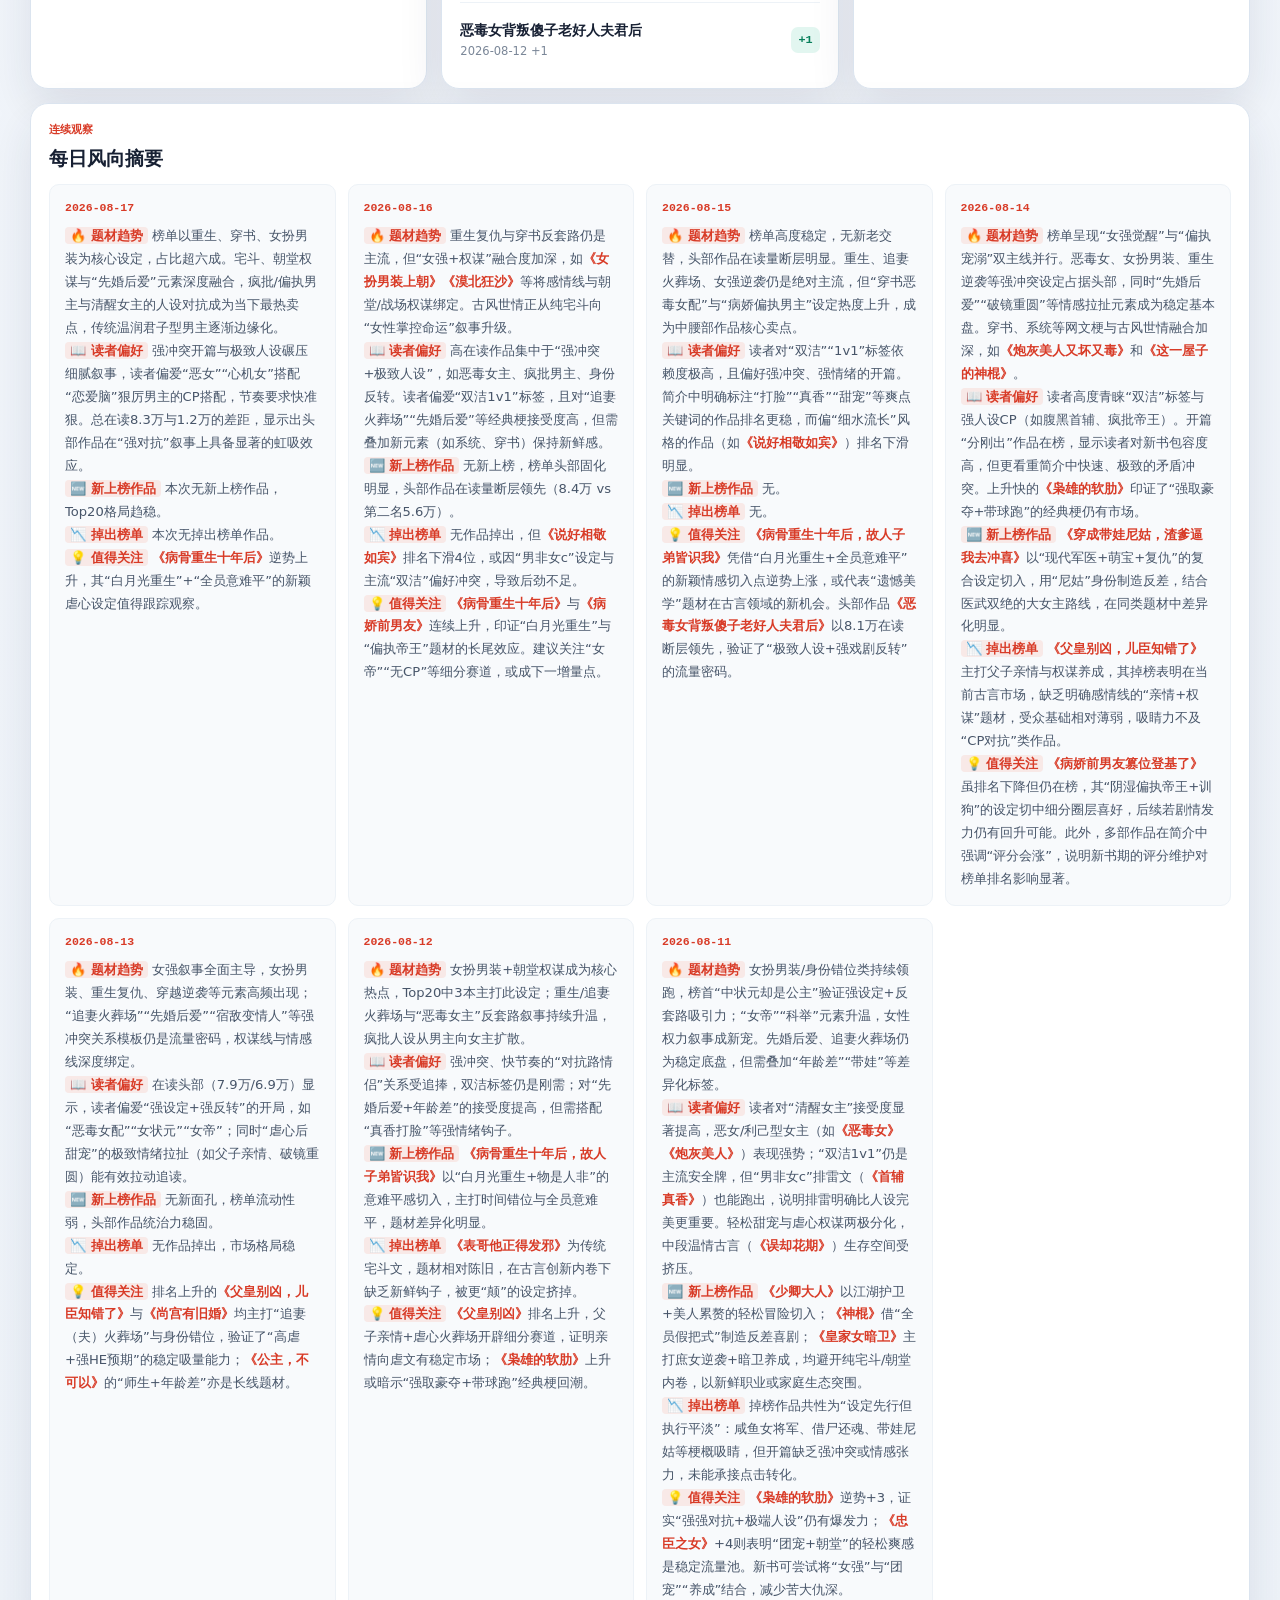
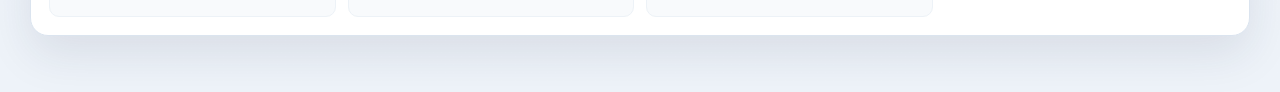
==== commit fe24ef8d: "refactor: 精简为只追踪女频/男频新书榜 四个榜单串行抓取耗时过长，移除女频/男频阅读榜配置：  - rank_config.py 删除 female_hot / male_hot 两个榜单源" ====
--- a/trend.html
+++ b/trend.html
@@ -5,7 +5,7 @@
     <meta name="viewport" content="width=device-width, initial-scale=1.0">
     <title>类型风向标 · 番茄小说榜单趋势分析</title>
     <link rel="stylesheet" href="css/style.css">
-    <meta name="description" content="按类型聚合番茄小说四大榜单多日趋势，观察题材风向、上榜波动和阅读增长。">
+    <meta name="description" content="按类型聚合番茄小说女频/男频新书榜多日趋势，观察题材风向、上榜波动和阅读增长。">
 </head>
 <body class="trend-page">
     <div class="trend-shell">
